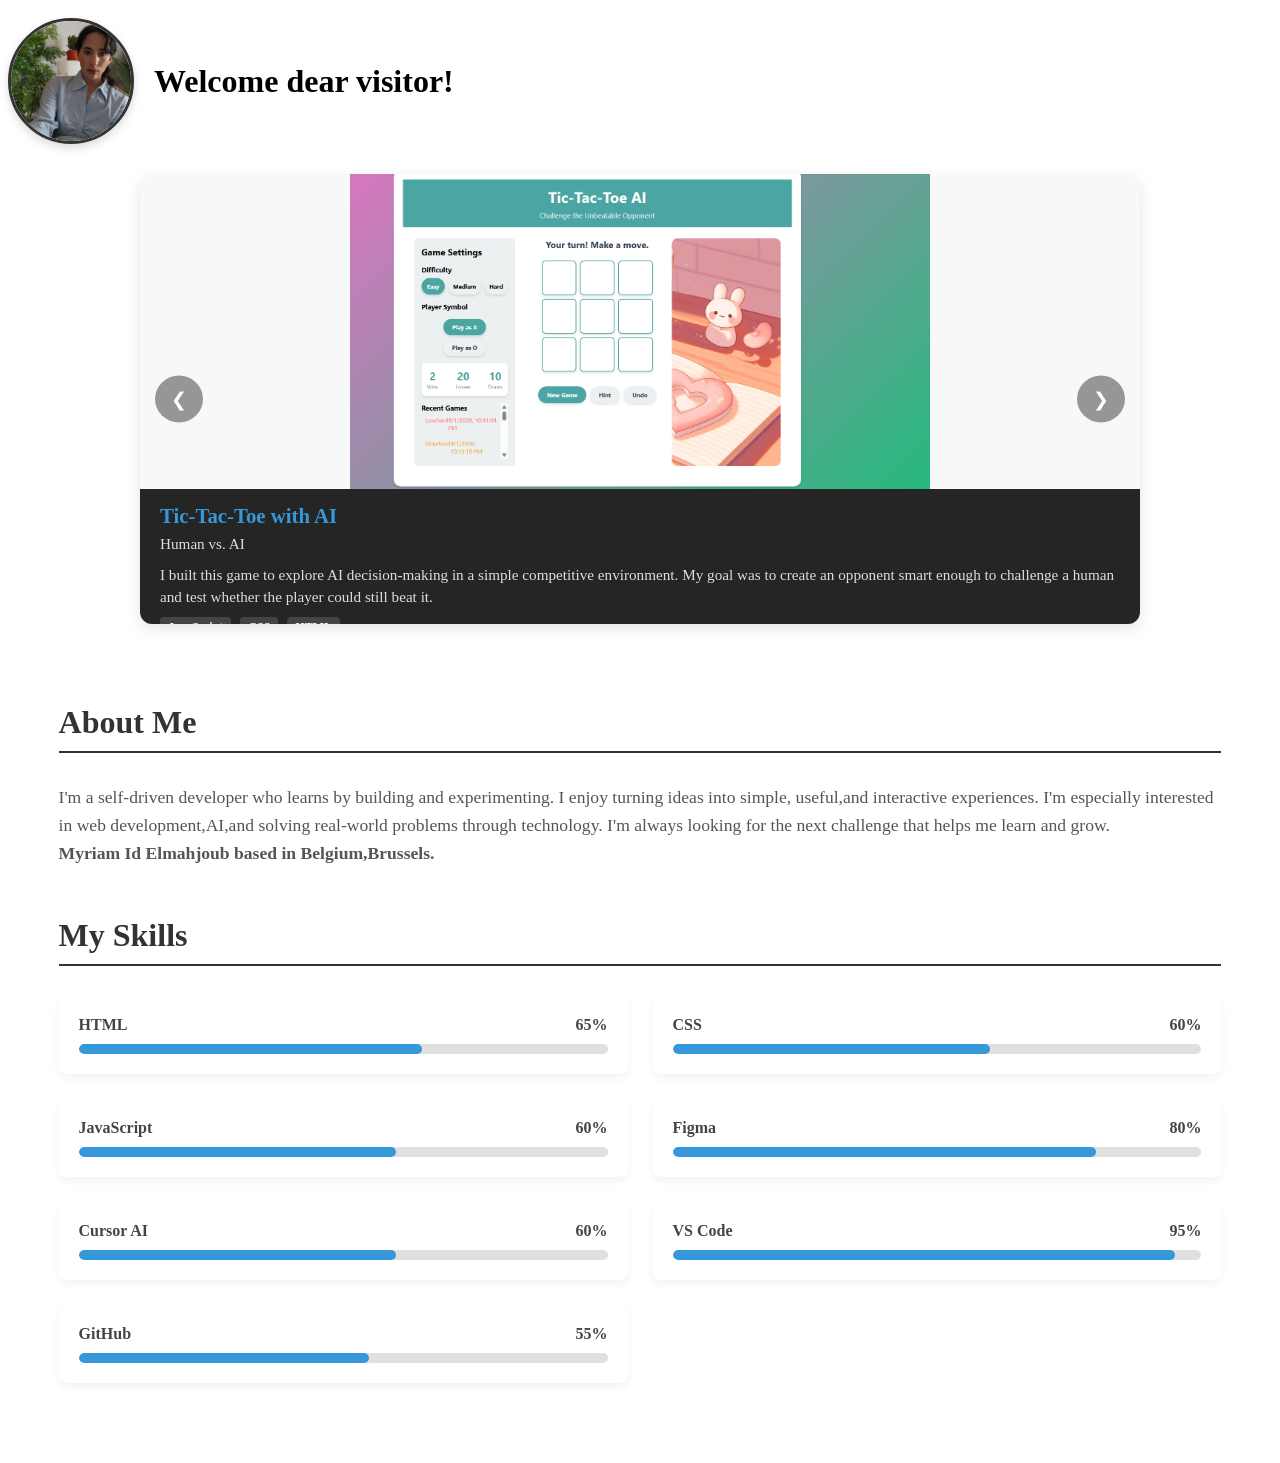
==== portfolio.html @ f6ea00ad "Add files via upload" ====
<!DOCTYPE HTML>
<html lang="en">
  <head>
    <meta charset="UTF-8">
    <meta name="viewport" content="width=device-width, initial-scale=1.0">
    <title>Myriam's Portfolio</title>
    <!-- Linking to the same CSS stylesheet for a matching design -->
    <link rel="stylesheet" href="styles.css">
    <link rel="stylesheet" href="portfolio.css">
  </head>

  <body>

    <div class="container">
       <!-- 1. HEADER LINKSBOVEN -->
       <header class="portfolio-header">
         <div class="profile-magnifier">
           <!-- Vervang 'myriam.png' door jouw echte fotobestand -->
           <img src="myriam.png" alt="Myriam Id Elmahjoub">
         </div>
         
         <div>
            <h1 id="welcome-header">Welcome!</h1>
         </div>
       </header>
       
       <!-- 2. CAROUSEL CONTAINER -->
       <div class="carousel-container">
         <div class="carousel-track" id="track">
           
           <!-- Slide 1 -->
           <div class="slide">
             <div class="slide-content">
               <img src="project 1.png" alt="Project 1 Image" class="carousel-exact-img">
               <div class="project-info">
                 <h3>Tic-Tac-Toe with AI</h3>
                 <p><stron>Human vs. AI</stron></p>
                 <p>I built this game to explore AI decision-making in a simple competitive environment. My goal was to create an opponent smart enough to challenge a human and test whether the player could still beat it.</p>
                 <span class="tech-tag">JavaScript</span> <span class="tech-tag">CSS</span> <span class="tech-tag">HTML</span>
               </div>
             </div>
           </div>

           <!-- Slide 2 -->
           <div class="slide">
             <div class="slide-content">
               <img src="project 2.png" alt="Project 2 Image" class="carousel-exact-img">
               <div class="project-info">
                 <h3>Net Worth Calculator</h3>
                 <p><strong>Making financial awareness accessible</strong></p>
                 <p>I built this calculator to introduce a simple way of understanding personal finances. By tracking assets and liabilities, users can become more mindful of their resources while learning a basic budgeting concept.</p>
                 <span class="tech-tag">JavaScript</span> <span class="tech-tag">CSS</span> <span class="tech-tag">HTML</span>
               </div>
             </div>
           </div>

           <!-- Slide 3 -->
           <div class="slide">
             <div class="slide-content">
               <img src="project 3.png" alt="Project 3 Image" class="carousel-exact-img">
               <div class="project-info">
                 <h3>Personal Portfolio</h3>
                 <p><strong>Showcasing my learning journey</strong></p>
                 <p>I created my portfolio to present what I&#39;ve built during my learning journey in a clear and accessible way. Rather than simply listing skills &#44;I wanted to demonstrate them through real projects and show how quickly I can turn new knowledge into working products.</p>
                 <span class="tech-tag">JavaScript</span> <span class="tech-tag">CSS</span>
                 <span class="tech-tag">HTML</span>
               </div>
             </div>
           </div>

         </div>
         <button class="btn btn-prev" id="prevBtn">❮</button>
         <button class="btn btn-next" id="nextBtn">❯</button>
       </div>

       <!-- 3. ABOUT ME SECTIE -->
       <section class="about-section">
         <h2 class="section-header">About Me</h2>
         <div class="about-container">
           <p>
             I&#39;m a self-driven developer who learns by building and experimenting. I enjoy turning ideas into simple&#44; useful&#44;and interactive experiences. I&#39;m especially interested in web development&#44;AI&#44;and solving real-world problems through technology. I&#39;m always looking for the next challenge that helps me learn and grow.
           </p>
           <p><strong> Myriam Id Elmahjoub based in Belgium,Brussels.</strong> </p>
         </div>
       </section>

       <!-- 4. SKILLS SECTIE -->
       <section class="skills-section">
         <h2 class="skills-header">My Skills</h2>
         
         <div class="skills-grid">
           <!-- HTML -->
           <div class="skill-card">
             <div class="skill-info">
               <span>HTML</span>
               <span>65%</span>
             </div>
             <div class="progress-bar"><div class="progress" style="width: 65%;"></div></div>
           </div>

           <!-- CSS -->
           <div class="skill-card">
             <div class="skill-info">
               <span>CSS</span>
               <span>60%</span>
             </div>
             <div class="progress-bar"><div class="progress" style="width: 60%;"></div></div>
           </div>

           <!-- JavaScript -->
           <div class="skill-card">
             <div class="skill-info">
               <span>JavaScript</span>
               <span>60%</span>
             </div>
             <div class="progress-bar"><div class="progress" style="width: 60%;"></div></div>
           </div>

           <!-- Figma -->
           <div class="skill-card">
             <div class="skill-info">
               <span>Figma</span>
               <span>80%</span>
             </div>
             <div class="progress-bar"><div class="progress" style="width: 80%;"></div></div>
           </div>

           <!-- Cursor AI -->
           <div class="skill-card">
             <div class="skill-info">
               <span>Cursor AI</span>
               <span>60%</span>
             </div>
             <div class="progress-bar"><div class="progress" style="width: 60%;"></div></div>
           </div>

           <!-- VS Code -->
           <div class="skill-card">
             <div class="skill-info">
               <span>VS Code</span>
               <span>95%</span>
             </div>
             <div class="progress-bar"><div class="progress" style="width: 95%;"></div></div>
           </div>

           <!-- GitHub -->
           <div class="skill-card">
             <div class="skill-info">
               <span>GitHub</span>
               <span>55%</span>
             </div>
             <div class="progress-bar"><div class="progress" style="width: 55%;"></div></div>
           </div>
         </div>
       </section>
    </div>

    <script src="script.js"></script>
  </body>
</html>
---- styles.css ----
/* ==========================================
   SPECIFIEKE STYLING VOOR PAGINA 1 (LOGIN)
   ========================================== */

/* Zorgt dat ALLEEN pagina 1 de paarse achtergrond krijgt en schermvullend is */
body.login-page {
    margin: 0;
    padding: 0;
    width: 100%;
    height: 100vh;
    display: flex;
    justify-content: center;
    align-items: center;
    background: #910458; /* Jouw paarse basiskleur */
    font-family: sans-serif;
}

/* Centreert de tekst en knoppen netjes in het midden */
body.login-page .login-container {
    text-align: center;
    display: flex;
    flex-direction: column;
    align-items: center;
    justify-content: center;
}

/* Maakt de grote welkomsttekst wit en strak */
body.login-page #welcome-text {
    font-size: 2.5rem;
    color: #ffffff !important; /* Forceert witte tekst op het paars */
    margin-bottom: 25px;
    font-weight: bold;
}

/* Zet de input en de knop netjes naast elkaar */
body.login-page .login-form {
    display: flex;
    gap: 15px;
    justify-content: center;
    align-items: center;
}

/* Maakt het invoerveld modern met ronde hoeken */
body.login-page #visitor-name {
    padding: 14px 22px;
    font-size: 1rem;
    border: 2px solid transparent;
    border-radius: 30px;
    outline: none;
    width: 260px;
    box-shadow: 0 4px 10px rgba(0, 0, 0, 0.1);
}

/* Stylt de 'Meet Myriam' knop */
body.login-page .login-form button {
    padding: 14px 28px;
    font-size: 1rem;
    background-color: #ffffff;
    color: #a83279; /* Paarse tekstkleur in de knop */
    border: none;
    border-radius: 30px;
    font-weight: bold;
    cursor: pointer;
    box-shadow: 0 4px 10px rgba(0, 0, 0, 0.1);
    transition: transform 0.2s ease, background-color 0.2s ease;
}

/* Hover-effect voor de knop */
body.login-page .login-form button:hover {
    background-color: #f3f3f3;
    transform: scale(1.03); /* Knop wordt heel subtiel groter */
}
---- portfolio.css ----
/* --- Header & Uitvergrote Foto Styling --- */
.portfolio-header {
    display: flex;
    align-items: center;
    gap: 20px;
    margin-bottom: 25px;
    padding-top: 10px;
}

/* De ronde container die de foto vergroot */
.profile-magnifier {
    width: 120px;
    height: 120px;
    border-radius: 50%;
    overflow: hidden;
    border: 3px solid #333;
    box-shadow: 0 4px 10px rgba(0, 0, 0, 0.15);
    transition: transform 0.3s ease;
}

/* Continu vergroot effect (basis zoom) */
.profile-magnifier img {
    width: 100%;
    height: 100%;
    object-fit: cover;
    object-position: 60% 20%;
    transform: scale(1.2);
    transition: transform 0.3s ease;
}

/* Extra interactief vergrootglaas-effect bij hover */
.profile-magnifier:hover {
    transform: scale(1.15);
}

.profile-magnifier:hover img {
    transform: scale(1.45);
}

/* --- Carousel Styling --- */
.carousel-container {
    position: relative;
    width: 100%;
    max-width: 1000px;
    height: 450px;
    margin: 30px auto 80px auto; /* Veilige 80px marge aan de onderkant duwt alles netjes weg */
    overflow: hidden;
    border-radius: 12px;
    box-shadow: 0 5px 15px rgba(0, 0, 0, 0.1);
}

.carousel-track {
    display: flex;
    width: 100%;
    height: 100%;
    transition: transform 0.5s cubic-bezier(0.25, 1, 0.5, 1);
}

.slide {
    position: relative;
    min-width: 100%;
    height: 100%;
    overflow: hidden;
}

/* Flexibele wrapper binnen de slide voor afbeelding + info */
.slide-content {
    display: flex;
    flex-direction: column;
    width: 100%;
    height: 100%;
    background-color: #f7f9f9;
}

/* De afbeelding binnen de carrousel */
.carousel-exact-img {
    width: 100%;
    height: 70%; /* Neemt 70% van de hoogte in, rest is voor de projectinformatie */
    object-fit: contain;
    display: block;
}

/* Het informatiepaneel onder de projectfoto */
.project-info {
    width: 100%;
    height: 30%;
    background: rgba(0, 0, 0, 0.85); /* Donkere overlay voor hoog contrast */
    color: white;
    padding: 15px 20px;
    box-sizing: border-box;
    text-align: left;
    overflow-y: auto;
    scrollbar-width: thin;
}


.project-info h3 {
    margin: 0 0 5px 0;
    font-size: 1.3rem;
    color: #3498db;
}

.project-info p {
    margin: 0 0 10px 0;
    font-size: 0.95rem;
    line-height: 1.4;
    color: #ddd;
}

/* Technologie-tags (zoals HTML, CSS) styling */
.tech-tag {
    display: inline-block;
    background: #444;
    padding: 3px 8px;
    font-size: 0.75rem;
    border-radius: 4px;
    margin-right: 5px;
    color: #fff;
    font-weight: bold;
}

/* Knoppen styling */
.btn {
    position: absolute;
    top: 50%;
    transform: translateY(-50%);
    background-color: rgba(0, 0, 0, 0.4);
    color: white;
    border: none;
    padding: 12px 16px;
    cursor: pointer;
    font-size: 1.2rem;
    border-radius: 50%;
    user-select: none;
    transition: background-color 0.2s;
    z-index: 10;
}

.btn:hover { background-color: rgba(0, 0, 0, 0.7); }
.btn-prev { left: 15px; }
.btn-next { right: 15px; }

/* --- About Me Sectie Styling --- */
.about-section {
    margin-top: 20px;
    margin-bottom: 50px;
    width: 92%;
    max-width: 1400px;
    margin-left: auto;
    margin-right: auto;
}

.about-container p {
    font-size: 1.1rem;
    line-height: 1.6;
    color: #555;
    margin: 0;
}

/* --- Skills Sectie Styling --- */
.skills-section {
    margin-top: 20px;
    margin-bottom: 80px;
    width: 92%;
    max-width: 1400px;
    margin-left: auto;
    margin-right: auto;
}

.skills-header, .section-header {
    font-size: 2rem;
    color: #333;
    margin-bottom: 30px;
    border-bottom: 2px solid #333;
    padding-bottom: 10px;
}

/* De Grid layout: 2 kolommen op desktop */
.skills-grid {
    display: grid;
    grid-template-columns: repeat(2, 1fr);
    gap: 25px;
}

.skill-card {
    background: #ffffff;
    padding: 20px;
    border-radius: 8px;
    box-shadow: 0 4px 10px rgba(0, 0, 0, 0.05);
}

.skill-info {
    display: flex;
    justify-content: space-between;
    font-weight: bold;
    margin-bottom: 10px;
    color: #444;
}

/* De voortgangsbalken */
.progress-bar {
    width: 100%;
    height: 10px;
    background-color: #e0e0e0;
    border-radius: 5px;
    overflow: hidden;
}

.progress {
    height: 100%;
    background-color: #3498db;
    border-radius: 5px;
    width: 0;
    transition: width 1.5s cubic-bezier(0.1, 1, 0.1, 1);
}

/* --- RESPONSIVE MEDIA QUERIES --- */
@media (max-width: 768px) {
    .carousel-container {
        height: 380px; /* Iets minder hoog op tablets */
    }
    .skills-grid {
        grid-template-columns: 1fr; /* Schakelt over naar 1 kolom op kleinere schermen */
    }
}

@media (max-width: 480px) {
    .portfolio-header {
        flex-direction: column;
        align-items: center;
        text-align: center;
        gap: 10px;
    }

    .carousel-container {
        height: 320px; /* Aangepaste hoogte voor smartphones */
        margin-bottom: 40px;
    }

    .carousel-exact-img {
        height: 60px; /* Geeft tekst meer prioriteit op mobiel */
    }

    .project-info h3 {
        font-size: 1.1rem;
    }
    
    .project-info p {
        font-size: 0.85rem;
    }

    .btn {
        padding: 8px 12px;
        font-size: 1rem;
    }
}
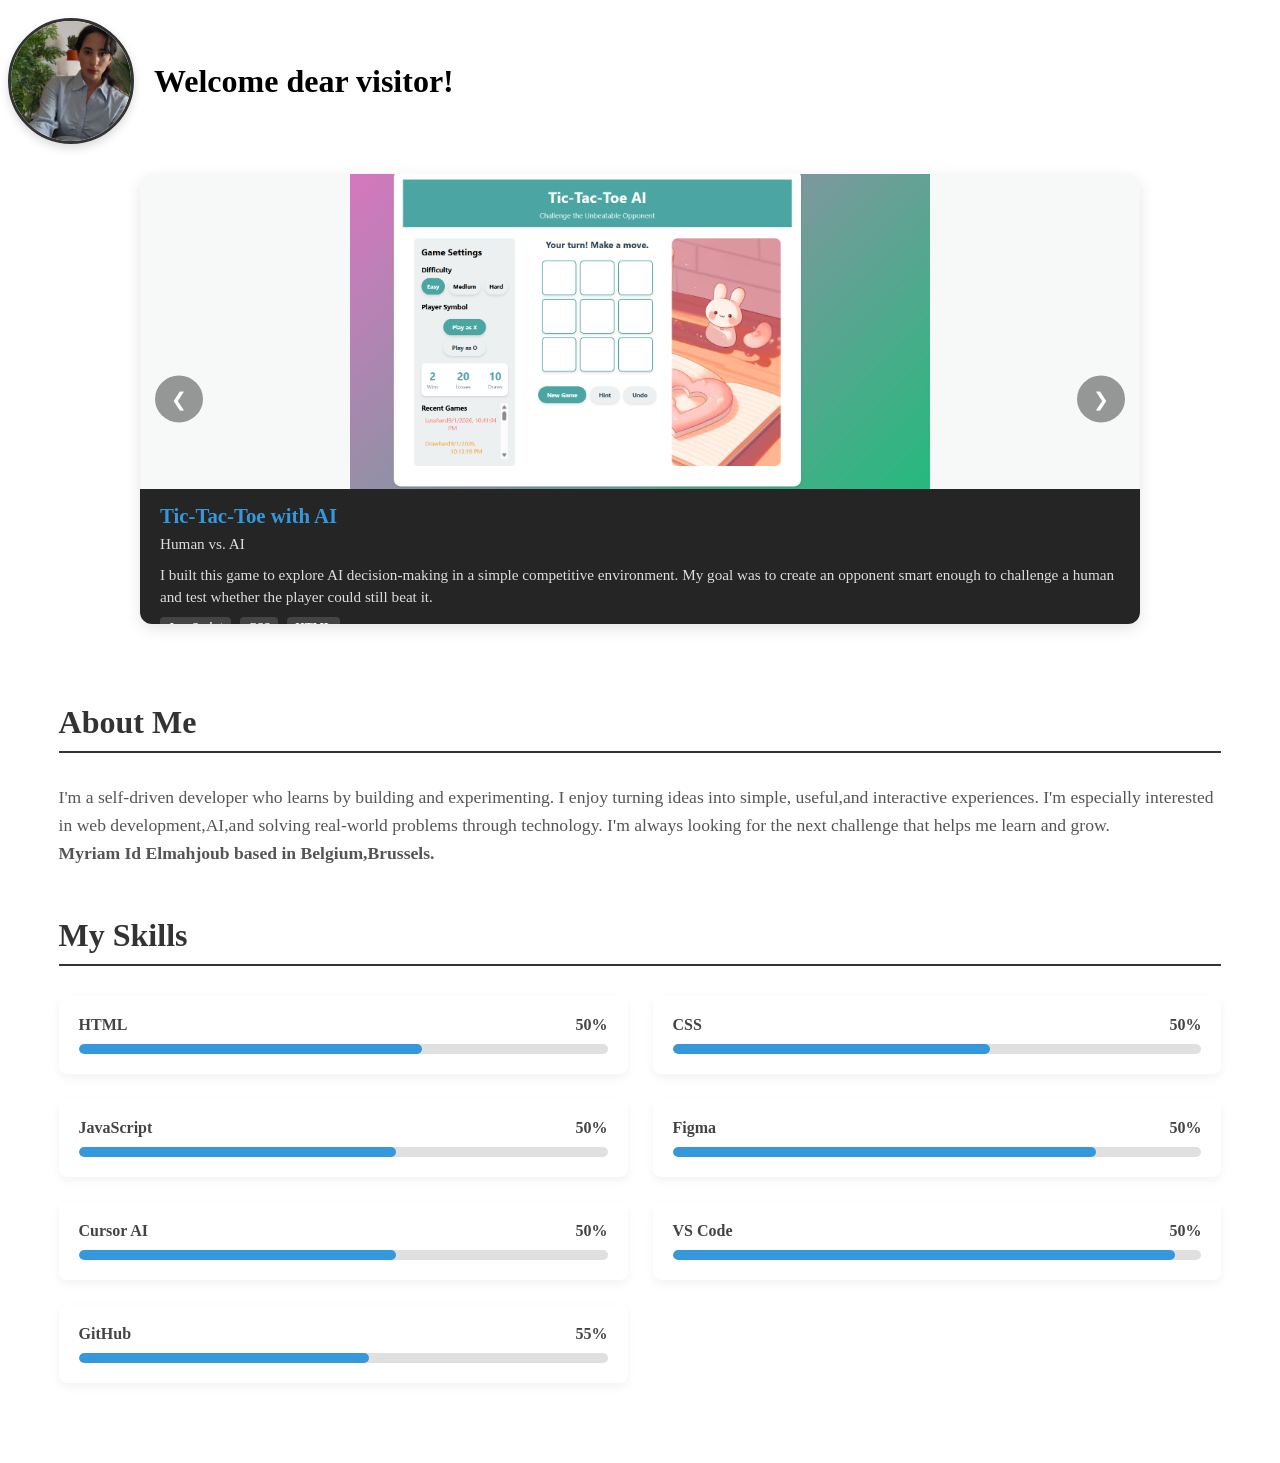
==== commit 347f0d4e: "Revise skill percentages and fix HTML formatting Updated skill percentages and corrected HTML struct" ====
--- a/portfolio.html
+++ b/portfolio.html
@@ -93,7 +93,7 @@
            <div class="skill-card">
              <div class="skill-info">
                <span>HTML</span>
-               <span>65%</span>
+               <span>50%</span>
              </div>
              <div class="progress-bar"><div class="progress" style="width: 65%;"></div></div>
            </div>
@@ -102,7 +102,7 @@
            <div class="skill-card">
              <div class="skill-info">
                <span>CSS</span>
-               <span>60%</span>
+               <span>50%</span>
              </div>
              <div class="progress-bar"><div class="progress" style="width: 60%;"></div></div>
            </div>
@@ -111,7 +111,7 @@
            <div class="skill-card">
              <div class="skill-info">
                <span>JavaScript</span>
-               <span>60%</span>
+               <span>50%</span>
              </div>
              <div class="progress-bar"><div class="progress" style="width: 60%;"></div></div>
            </div>
@@ -120,7 +120,7 @@
            <div class="skill-card">
              <div class="skill-info">
                <span>Figma</span>
-               <span>80%</span>
+               <span>50%</span>
              </div>
              <div class="progress-bar"><div class="progress" style="width: 80%;"></div></div>
            </div>
@@ -129,7 +129,7 @@
            <div class="skill-card">
              <div class="skill-info">
                <span>Cursor AI</span>
-               <span>60%</span>
+               <span>50%</span>
              </div>
              <div class="progress-bar"><div class="progress" style="width: 60%;"></div></div>
            </div>
@@ -138,7 +138,7 @@
            <div class="skill-card">
              <div class="skill-info">
                <span>VS Code</span>
-               <span>95%</span>
+               <span>50%</span>
              </div>
              <div class="progress-bar"><div class="progress" style="width: 95%;"></div></div>
            </div>
@@ -157,4 +157,4 @@
 
     <script src="script.js"></script>
   </body>
-</html>+</html>
